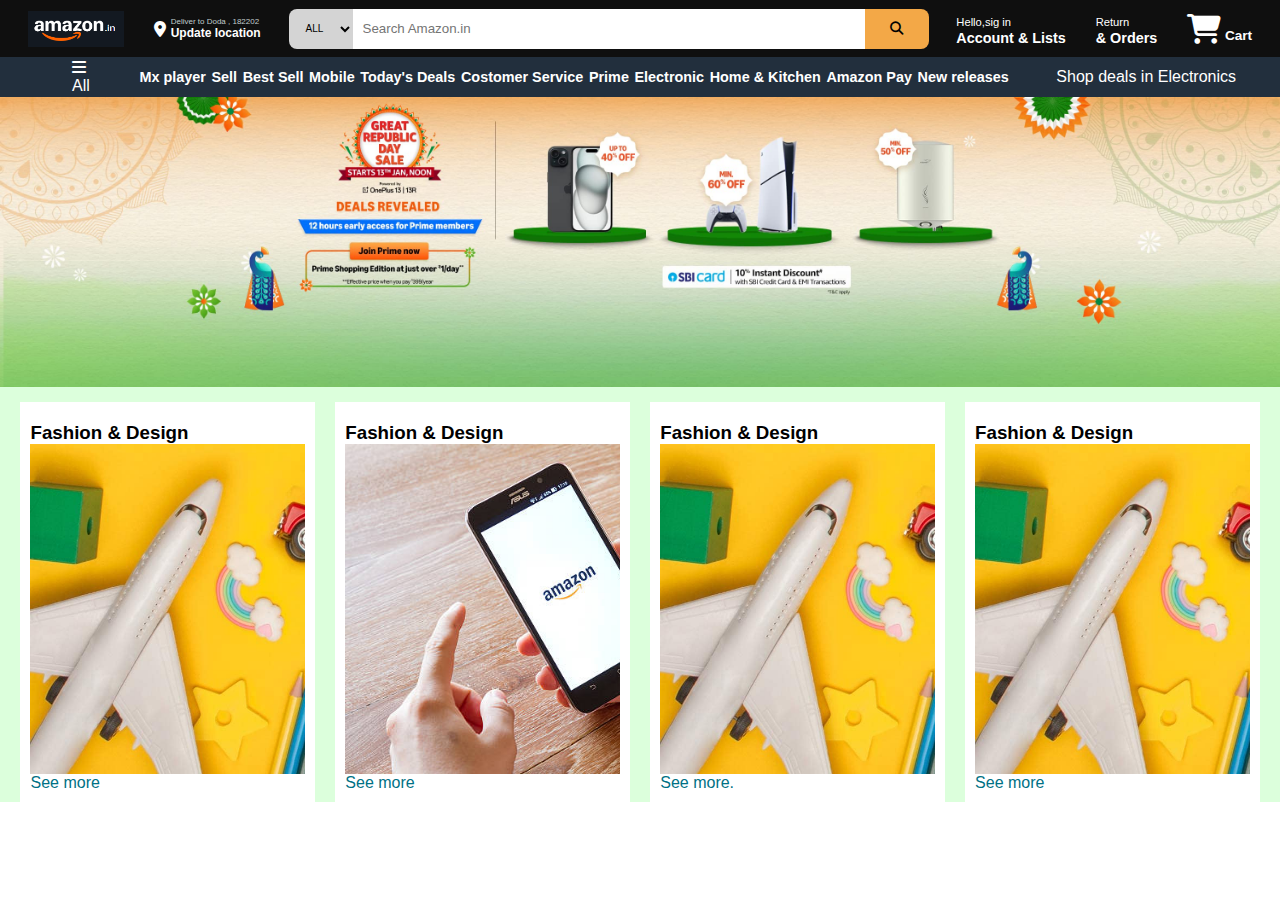
==== index.htm @ b95b5b4e "rename" ====
<!DOCTYPE html>
<html lang="en">
<head>
    <meta charset="UTF-8">
    <meta name="viewport" content="width=device-width, initial-scale=1.0">
    <title>Amazon</title>
    <link rel="stylesheet" href="https://cdnjs.cloudflare.com/ajax/libs/font-awesome/6.7.2/css/all.min.css" integrity="sha512-Evv84Mr4kqVGRNSgIGL/F/aIDqQb7xQ2vcrdIwxfjThSH8CSR7PBEakCr51Ck+w+/U6swU2Im1vVX0SVk9ABhg==" crossorigin="anonymous" referrerpolicy="no-referrer" />
    <link rel="stylesheet" href="style.css">
</head>
<body>
    <header>
     <nav class="navbar">
        <div class="logo border ">
            <img src="amazon_logo.png" alt="" >
        </div>
        <div class="address border">
            <i class="fa-solid fa-location-dot"></i>
            <div>
                <p class="p1">Deliver to Doda , 182202</p>
                <p class="p2">Update location</p>
            </div>
        </div>
        <div class="search">
            <select class="border">
                <option value="">ALL</option>
            </select>
           
                <input placeholder="Search Amazon.in" class="border">
            <button class="border">
                <i class="fa-solid fa-magnifying-glass "></i>
            </button>
        </div>
        <div class="nav-sigin border">
            <p><span>Hello,sig in</span></p>
            <p class="nav-second">Account & Lists</p>
        </div>
        <div class="nav-return border">
            <p><span class="return"> Return</span></p>
            <p class="nav-third">& Orders</p>
        </div>
        <div class="cart border">
            <i class="fa-solid fa-cart-shopping"></i>
            Cart
        </div>
     </div>
</header>
<div class="panal ">
    <div class="panal-all border">
        <i class="fa-solid fa-bars"></i>
        All
    </div>
    <div class="panel-item">
        <p class="border">Mx player</p>
        <p class="border">Sell</p>
        <p class="border">Best Sell</p>
        <p class="border">Mobile</p>
        <p class="border">Today's Deals</p>
        <p class="border">Costomer Service</p>
        <p class="border">Prime</p>
        <p class="border">Electronic</p>
        <p class="border">Home & Kitchen</p>
        <p class="border">Amazon Pay</p>
        <p class="border">New releases</p>
        </div>
    <div class="deal-item border">
        Shop deals in Electronics
    </div>
</div>
<div class="content"></div>


<!-- main body section -->
<div class="main-body">
    <div class="box">
       <div class="box-content">
        <h3>Fashion & Design</h3>
        <div class="box-img" style="background-image: url('box7_image.jpg');"></div>
        <p>See more</p>
        </div>
    </div>
    <div class="box">
        <div class="box-content">
            <h3>Fashion & Design</h3>
            <div class="box-img" style="background-image: url('lone1.jpg');"></div>
            <p>See more</p>
            </div>
    </div>
    <div class="box">
        <div class="box-content">
            <h3>Fashion & Design</h3>
            <div class="box-img" style="background-image: url('box7_image.jpg');"></div>
            <p>See more.</p>
            </div>
    </div>
    <div class="box">
        <div class="box-content">
            <h3>Fashion & Design</h3>
            <div class="box-img" style="background-image: url('box7_image.jpg');"></div>
            <p>See more</p>
            </div>
    </div>
</div>
---- style.css ----
*{
    margin: 0px;
    padding: 0px;
    font-family: Arial;
    box-sizing:border-box;
    
}
.navbar{
    height: 57px;
    width: 100%;
    background-color: #0f0f0f;
    color: white;
    display: flex;
    align-items: center;
    justify-content: space-evenly;
   

}
.logo{
    height: 40px;
    width: 100px;   
    img{
        width: 100%;
        height: 100%;  
    }
}

.border{
    border: 2px solid transparent;
}
.border:hover{
    border: 2px solid white;
}
.add-first{
    color: #cccccc;
    margin-left: 15px;
}
.add-second{
    margin-left: 15px;
}
.address{
    display: flex;
    flex-direction: row;
    justify-content: center;
    align-items: center;
    gap:5px;
    .p1{
        color:#C0CCCC;
        font-size: 8px;
    }
    .p2{
        font-size: 12px; 
        font-weight: 600;
    }
}
.search{
    width:50% ;
    display: flex;
    flex-direction:row;
    justify-content: center;
    align-items: center;
   
    select{
        border-radius:8px 0 0 8px;
        height: 40px;
    width:10% ;
    background-color:#D4D4D4;
    text-align: center;
    font-size: 10px;
    border: none;

    }
    input{ 
        height: 40px;
        width:80%;
        border: none;
        outline: none;
        padding-left: 10px;
    }
    button{ 
        cursor: pointer;
        height: 40px;
    width:10%;
    background-color: #F3A847;
    border-radius:0 8px  8px 0;
    border:none;
    }
    button:hover{     
    background-color: #c7770e; 
    }
    input:hover{
            border: 2px solid orange;
    }
    }
    .nav-second{
        font-size: 0.9rem;
        font-weight: 700;

    }
    span{
        font-size: 0.7rem;
       
    }
    .return{
        font-size: 0.7rem;
    }
    .nav-third{
        font-size: 0.9rem;
        font-weight: 700;
    }
    .cart i{
        font-size: 30px;
    }
.cart{
    font-size: 0.85rem;
    font-weight: 700;
}
/** second navbar **/
.panal{
    height: 40px;
    background-color: #222f3d;
    display: flex;
    align-items: center;
    justify-content: space-evenly;
    color: white;
    padding-left: 28px;

}
.panal p{
    display: inline; 
    display: flex;
}
.panel-item{
    width: 70%;
    font-size: 0.9rem;
    font-weight: 750;
    display: flex;
    justify-content: space-evenly;
    align-items: center;
}

/**hero secation **/
.content{
    background-image:url(amazon.image.jpg);
    height: 290px;
    background-size: cover;
    

}
.panal-all{
    width: 20px;
    padding-right: 20px;
}
/**main body section  **/
.main-body{
    display: flex;
    justify-content: space-evenly;
    background-color: rgb(220, 255, 220);

}
.box{
    height: 400px;
   /** border: 2px solid black;**/
    width: 23%;
    background-color: white;
    padding: 20px 0px 15px; 
    margin-top: 15px;
}
.box-img{
    height: 330px;
    background-size: cover;
   
}
.box-content{
    margin-left: 10px;
    margin-right: 10px;
}
.box-content p{
    color: #007185;
}
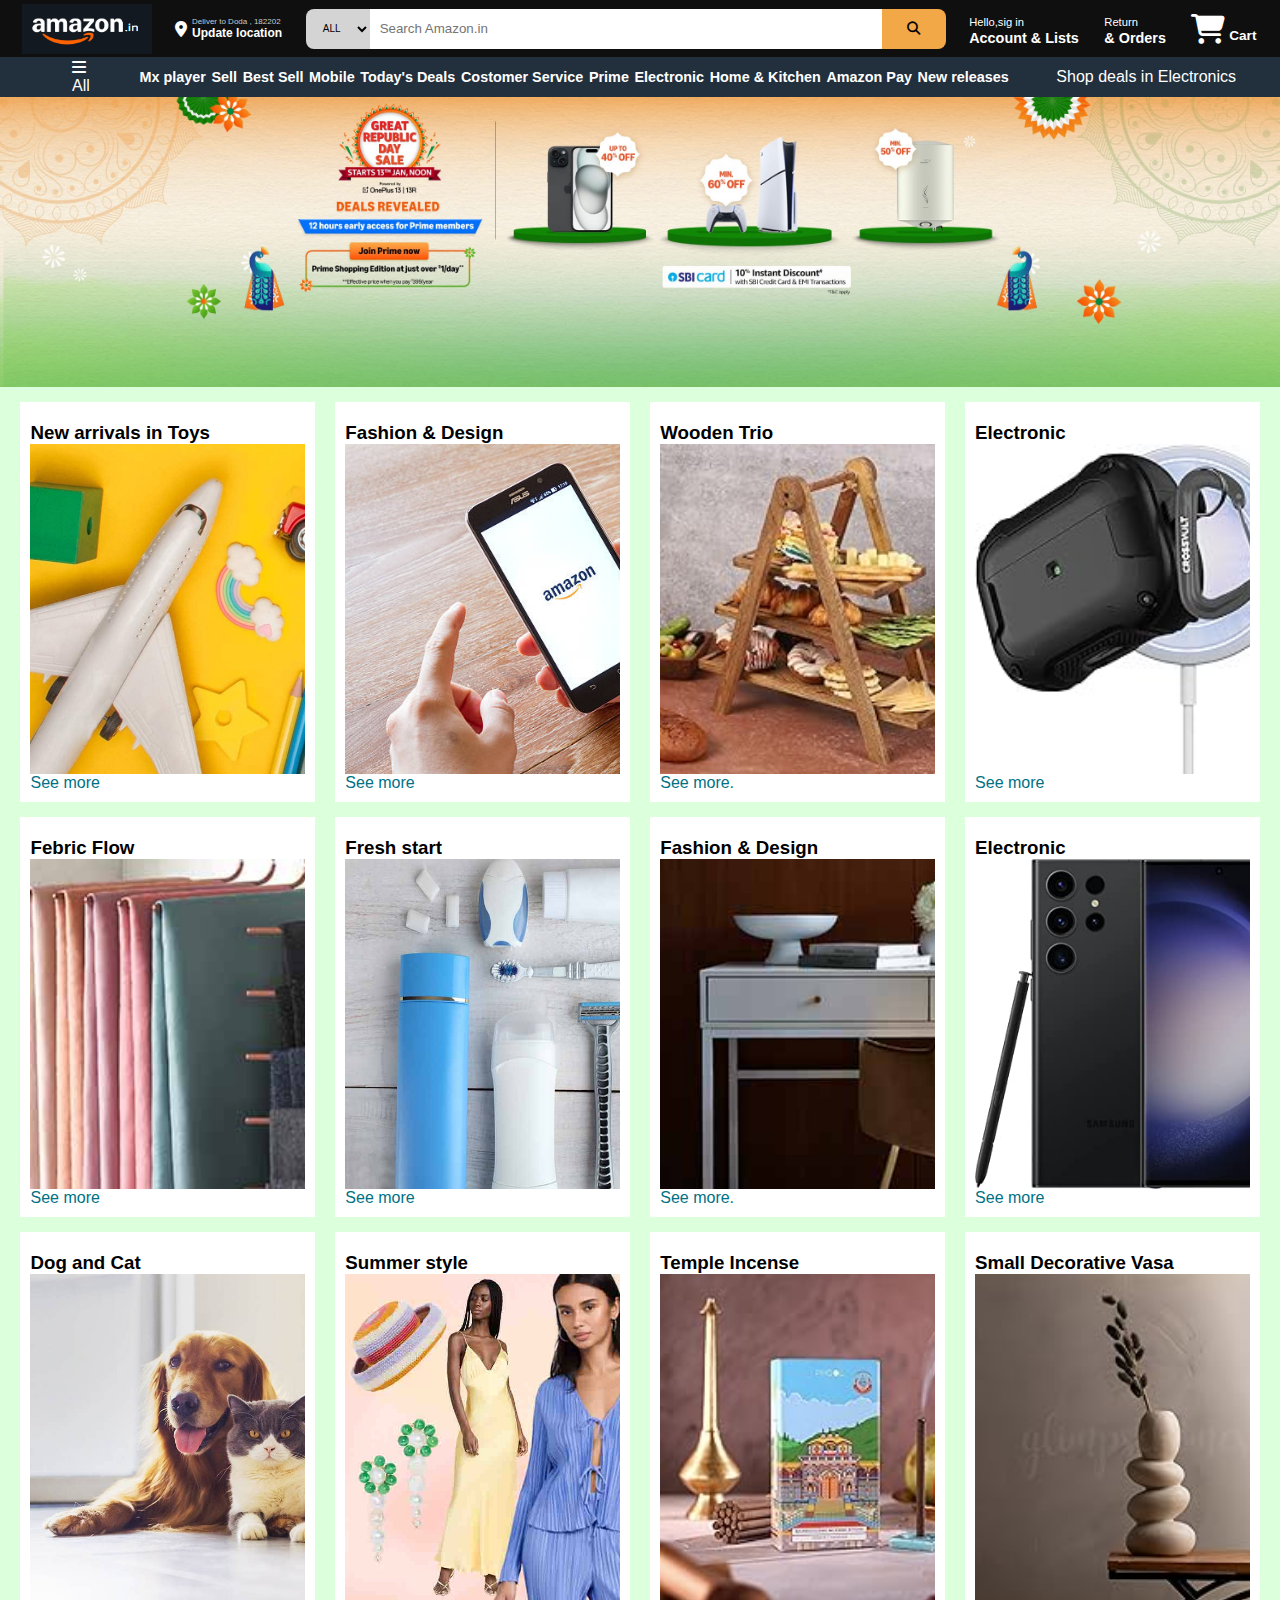
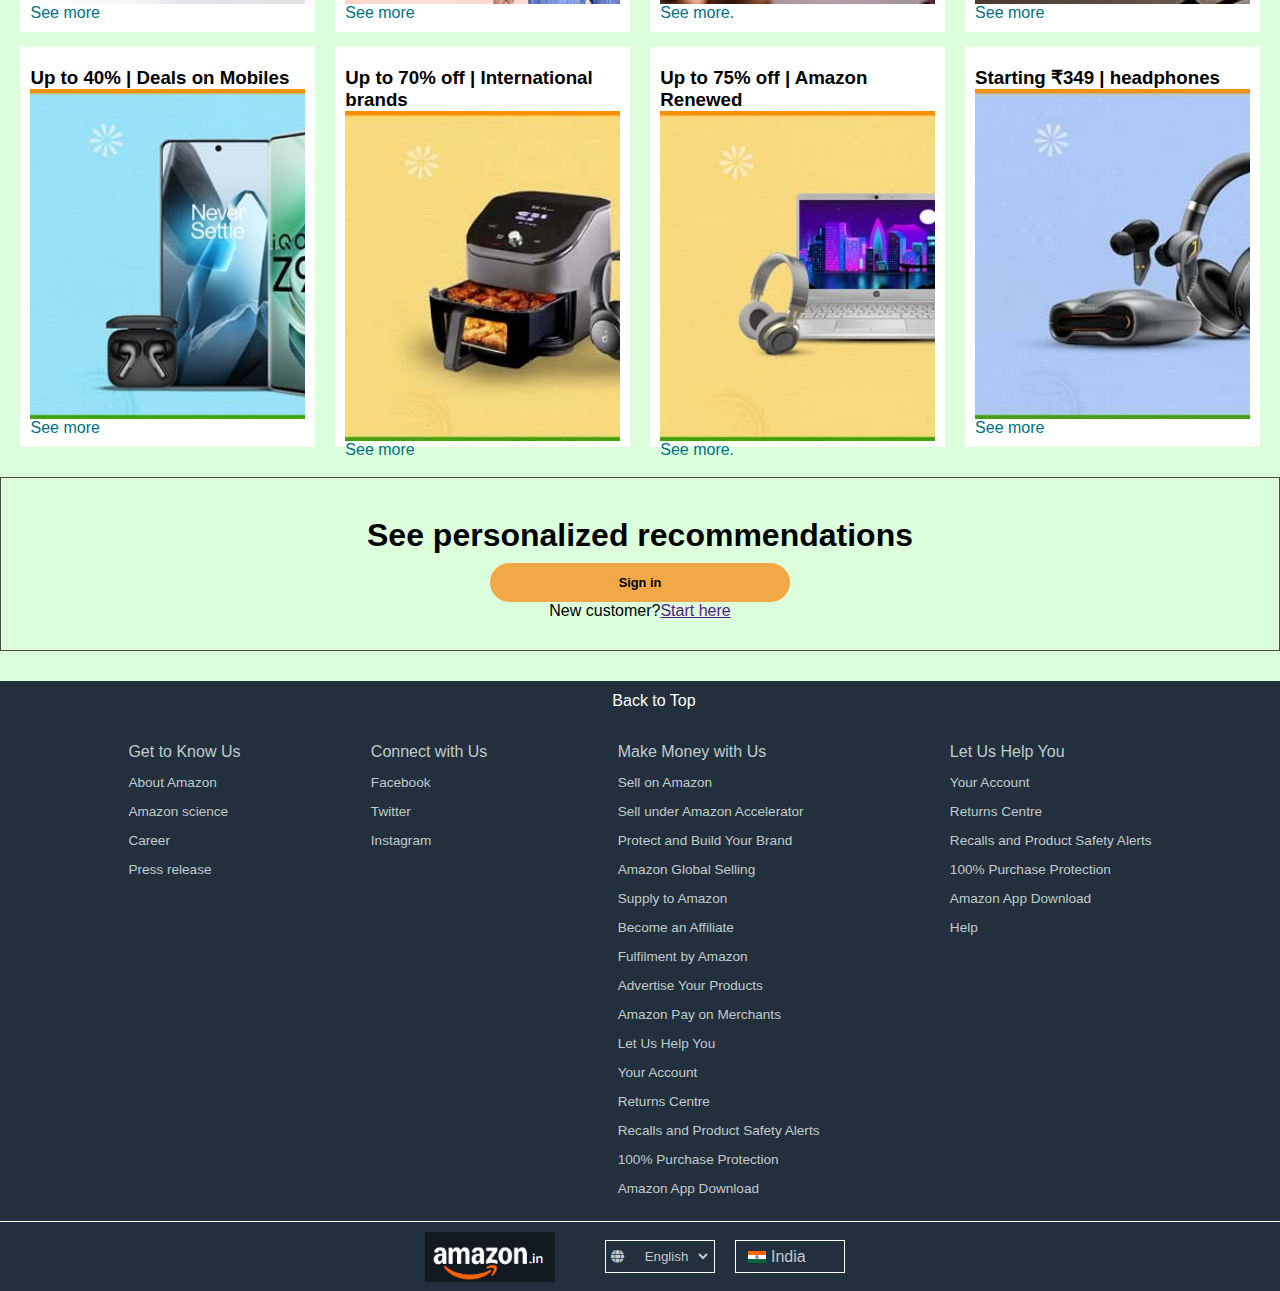
==== commit bdfb9acb: "Co-authored-by: Danishwer <dannywits2003@gmail.com>" ====
--- a/index.htm
+++ b/index.htm
@@ -73,7 +73,7 @@
 <div class="main-body">
     <div class="box">
        <div class="box-content">
-        <h3>Fashion & Design</h3>
+        <h3>New arrivals in Toys</h3>
         <div class="box-img" style="background-image: url('box7_image.jpg');"></div>
         <p>See more</p>
         </div>
@@ -87,16 +87,181 @@
     </div>
     <div class="box">
         <div class="box-content">
-            <h3>Fashion & Design</h3>
-            <div class="box-img" style="background-image: url('box7_image.jpg');"></div>
+            <h3>Wooden Trio</h3>
+            <div class="box-img" style="background-image: url('rashid2.jpg');"></div>
             <p>See more.</p>
             </div>
     </div>
     <div class="box">
         <div class="box-content">
-            <h3>Fashion & Design</h3>
-            <div class="box-img" style="background-image: url('box7_image.jpg');"></div>
+            <h3>Electronic</h3>
+            <div class="box-img" style="background-image: url('rashid9.jpg');"></div>
             <p>See more</p>
             </div>
     </div>
-</div>
+    <!--second section-->
+    <div class="box">
+        <div class="box-content">
+         <h3>Febric Flow</h3>
+         <div class="box-img" style="background-image: url('box1_image.jpg');"></div>
+         <p>See more</p>
+         </div>
+     </div>
+     <div class="box">
+         <div class="box-content">
+             <h3>Fresh start</h3>
+             <div class="box-img" style="background-image: url('box2_image (1).jpg');"></div>
+             <p>See more</p>
+             </div>
+     </div>
+     <div class="box">
+         <div class="box-content">
+             <h3>Fashion & Design</h3>
+             <div class="box-img" style="background-image: url('box3_image.jpg');"></div>
+             <p>See more.</p>
+             </div>
+     </div>
+     <div class="box">
+         <div class="box-content">
+             <h3>Electronic</h3>
+             <div class="box-img" style="background-image: url('box4_image.jpg');"></div>
+             <p>See more</p>
+             </div>
+     </div>
+     <!--third section-->
+     <div class="box">
+        <div class="box-content">
+         <h3>Dog and Cat</h3>
+         <div class="box-img" style="background-image: url('box6_image.jpg');"></div>
+         <p>See more</p>
+         </div>
+     </div>
+     <div class="box">
+         <div class="box-content">
+             <h3>Summer style</h3>
+             <div class="box-img" style="background-image: url('box8_image.jpg');"></div>
+              <p>See more</p>
+             </div>
+     </div>
+     <div class="box">
+         <div class="box-content">
+             <h3>Temple Incense</h3>
+             <div class="box-img" style="background-image: url('rashid3.jpg');"></div>
+             <p>See more.</p>
+             </div>
+     </div>
+     <div class="box">
+         <div class="box-content">
+             <h3>Small Decorative Vasa</h3>
+             <div class="box-img" style="background-image: url('rashid5.jpg');"></div>
+             <p>See more</p>
+             </div>
+     </div>         
+  
+  <!--// fourth section //-->
+  <div class="box">
+    <div class="box-content">
+     <h3>Up to 40% | Deals on Mobiles </h3>
+     <div class="box-img" style="background-image: url('offer1.jpg');"></div>
+     <p>See more</p>
+     </div>
+ </div>
+ <div class="box">
+     <div class="box-content">
+         <h3>Up to 70% off | International brands</h3>
+         <div class="box-img" style="background-image: url('offer2.jpg');"></div>
+          <p>See more</p>
+         </div>
+ </div>
+ <div class="box">
+     <div class="box-content">
+         <h3>Up to 75% off | Amazon Renewed</h3>
+         <div class="box-img" style="background-image: url('offer3.jpg');"></div>
+         <p>See more.</p>
+         </div>
+ </div>
+ <div class="box">
+     <div class="box-content">
+         <h3>Starting ₹349 | headphones</h3>
+         <div class="box-img" style="background-image: url('offer4.jpg');"></div>
+         <p>See more</p>
+         </div>
+ </div>      
+</div>
+<!--last content body section -->
+<div class="--last">
+    <div class="du">
+<h1>See personalized recommendations</h1>
+     <button>Sign in</button>
+    <p>New customer?<a href="">Start here</a></p>
+    </div>
+</div>
+<!--footer section-->
+<footer>
+    <div class="panal">Back to Top</div>
+     <div class="pt1">
+        <ul>
+            <p class="border">Get to Know Us</p>
+            <a class="border">About Amazon</a>
+            <a class="border">Amazon science</a>
+            <a class="border">Career</a>
+            <a class="border">Press release</a>
+               
+        </ul>
+        <ul>
+            <p class="border">Connect with Us</p>        
+            <a class="border">Facebook</a>
+            <a class="border">Twitter</a>
+            <a class="border">Instagram</a>
+        </ul>
+        <ul>
+            <p class="border">Make Money with Us</p>
+            <a class="border">Sell on Amazon</a>
+            <a class="border">Sell under Amazon Accelerator</a>
+            <a class="border">Protect and Build Your Brand</a>
+            <a class="border">Amazon Global Selling</a>
+            <a class="border">Supply to Amazon</a>
+            <a class="border">Become an Affiliate</a>
+            <a class="border">Fulfilment by Amazon</a>
+            <a class="border">Advertise Your Products</a>
+            <a class="border">Amazon Pay on Merchants</a>
+            <a class="border">Let Us Help You</a>
+            <a class="border">Your Account</a>
+            <a class="border">Returns Centre</a>
+            <a class="border">Recalls and Product Safety Alerts</a>
+            <a class="border">100% Purchase Protection</a>
+            <a class="border">Amazon App Download</a>
+        </ul>
+        <Ul>
+            <p class="border">Let Us Help You</p>
+            <a class="border">Your Account</a>
+            <a class="border">Returns Centre</a>
+            <a class="border">Recalls and Product Safety Alerts</a>
+            <a class="border">100% Purchase Protection</a>
+            <a class="border">Amazon App Download</a>
+            <a class="border">Help</a>
+           
+        </ul>
+     </div>
+</footer>
+<div class="foot-panal3">
+    <div class="logo"></div>
+    <div class="p11">
+    <i class="fa-solid fa-globe"></i>
+        <select>
+            <option>English</option>
+            <option value="">Hindi</option> 
+            <option value="">Urdu</option>
+            <option value="">Kashmari</option>
+            <option value="">Dogri</option>
+        </select>
+    </div>
+<!-- 3rd box -->
+ <div class="p12">
+    <img src="download.png" alt="" >
+    <p>India</p>
+ </div>
+
+</div>
+</body>
+</html>
--- a/style.css
+++ b/style.css
@@ -154,6 +154,7 @@
 /**main body section  **/
 .main-body{
     display: flex;
+    flex-wrap: wrap;
     justify-content: space-evenly;
     background-color: rgb(220, 255, 220);
 
@@ -179,3 +180,110 @@
     color: #007185;
 }
 
+.--last{
+    width: 100%;
+    background-color: white;
+    padding: 30px 0; 
+    background-color: #dcffdc;
+}
+ .--last .du{ 
+    display: flex;
+    align-items: center;
+    justify-content: center;
+    flex-direction: column;
+    border: 1px solid rgb(78, 74, 74);
+    padding: 30px 0; 
+}
+.--last .du h1{
+    margin-bottom: 9px;
+    margin-top: 9px;
+}
+.--last .du button{
+    font-size: 1vw;
+    font-weight: 600;
+    padding: 12px 60px;
+    background-color: #F3A847;
+    border: 0;
+    outline: none;
+    border-radius: 25px;
+    width: 300px;
+}
+
+.pt1{
+    background-color: #222f3d;
+    color: #C0CCCC;
+    height: 500px;
+    display: flex;
+    justify-content: space-evenly;
+}
+ul{
+    margin-top: 20px;
+}
+ul a{
+    display: block;
+    font-size: 0.85rem;
+    margin-top: 10px;
+}
+
+/** 2nd footer section**/
+
+.foot-panal3{
+    background-color: #222f3d;
+    color: white;
+    border-top: 0.5px solid white;
+    height: 70px;
+    display: flex;
+    justify-content: center;
+    align-items: center;
+}
+.logo{
+    background-image:url(amazon_logo.png) ;
+    background-size: cover;
+    height: 50px;
+    width: 130px;
+
+}
+.p11{
+    border: 1.5px solid  white;
+    margin-left: 50px;
+    background-color: #222f3d;
+    color: #C0CCCC;
+    height: 33px;
+    width: 110px;
+    display: flex;
+    align-items: center;
+
+
+}
+.p11 select{
+    background-color: #222f3d;
+    border: none;
+    color: #C0CCCC;
+    text-align: center;
+}
+.p11 i{
+    font-size: small;
+    margin-left: 5px;
+    margin-right: 10px;
+}
+.p12{
+    height: 33px;
+    width: 110px;
+    margin-left: 20px;
+    margin-right:10px ;
+    border: 1.5px solid white;
+    display: flex;
+    align-items: center;
+}
+.p12 img {
+    height: 12px;
+    width: 18px;
+    margin-left: 12px;
+}
+.p12 p{
+    margin-left: 5px;
+    margin-right: 5px;
+    color: #C0CCCC;
+}
+
+
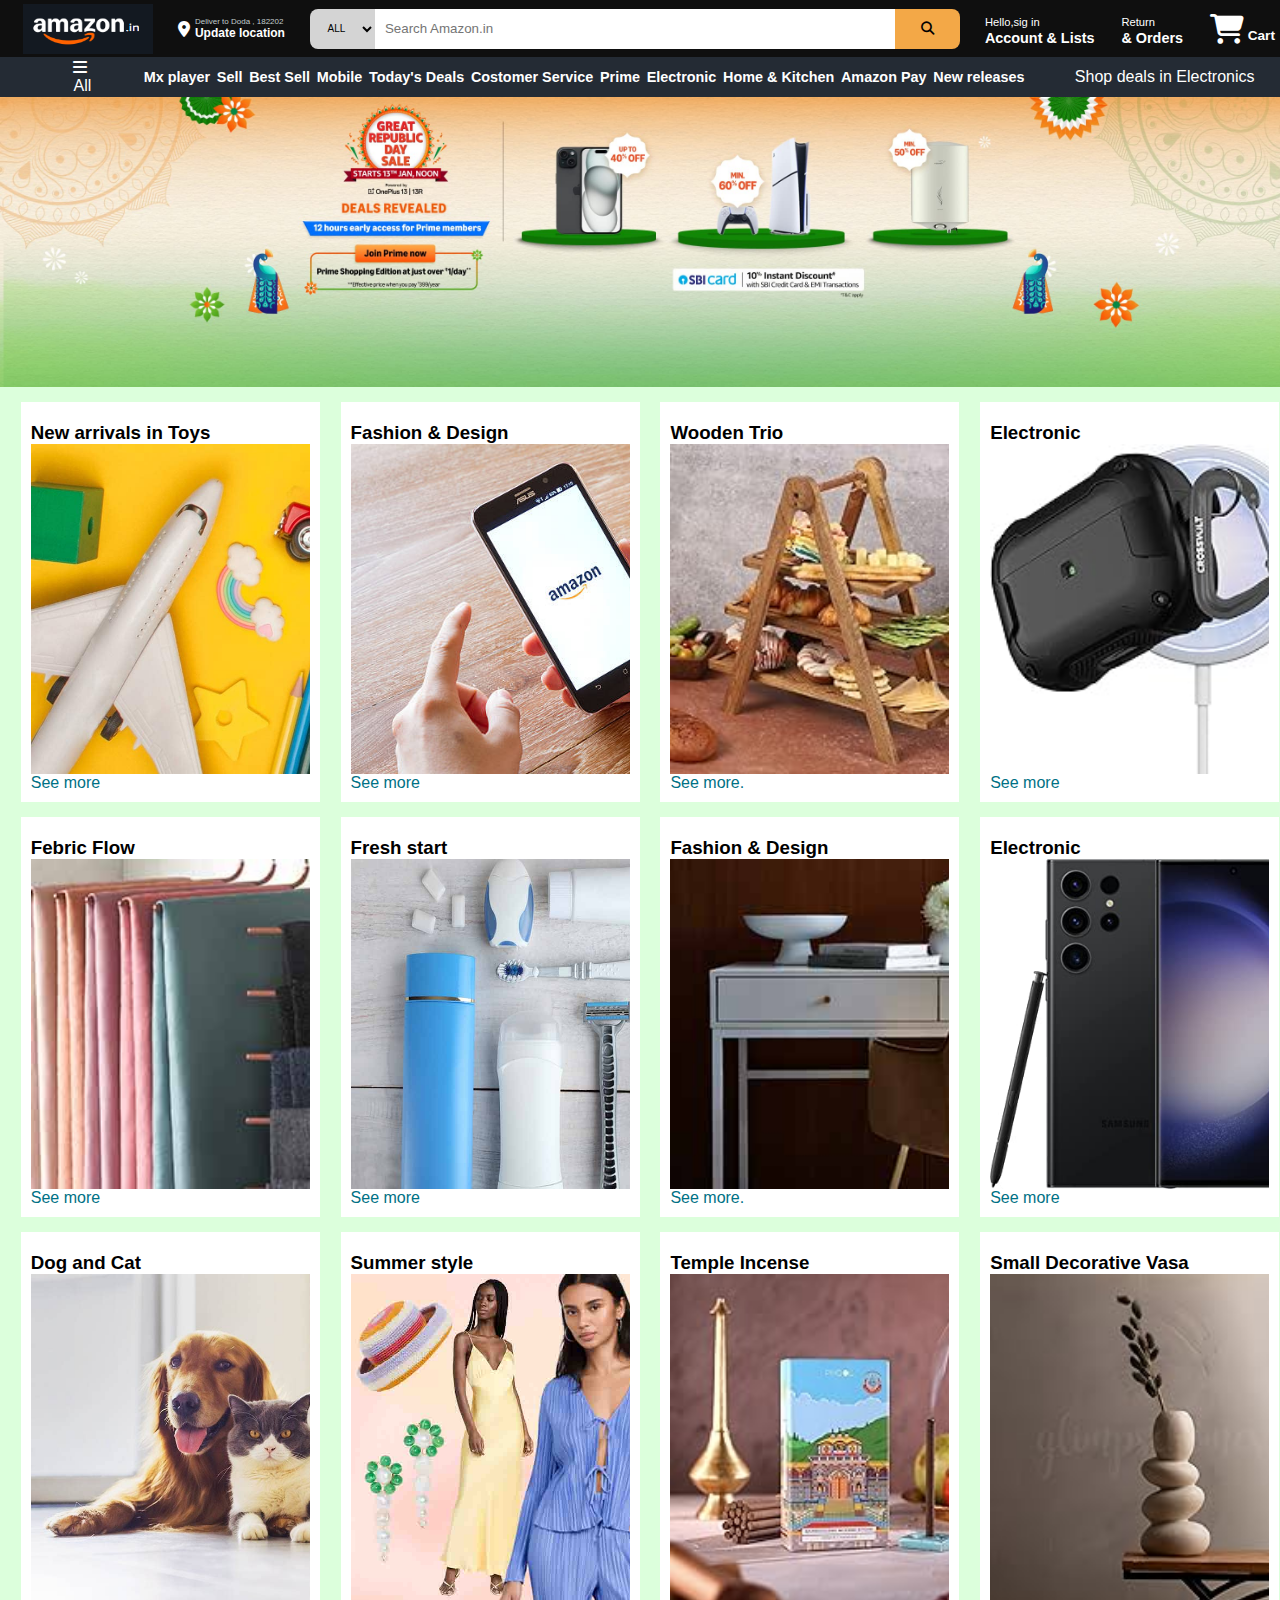
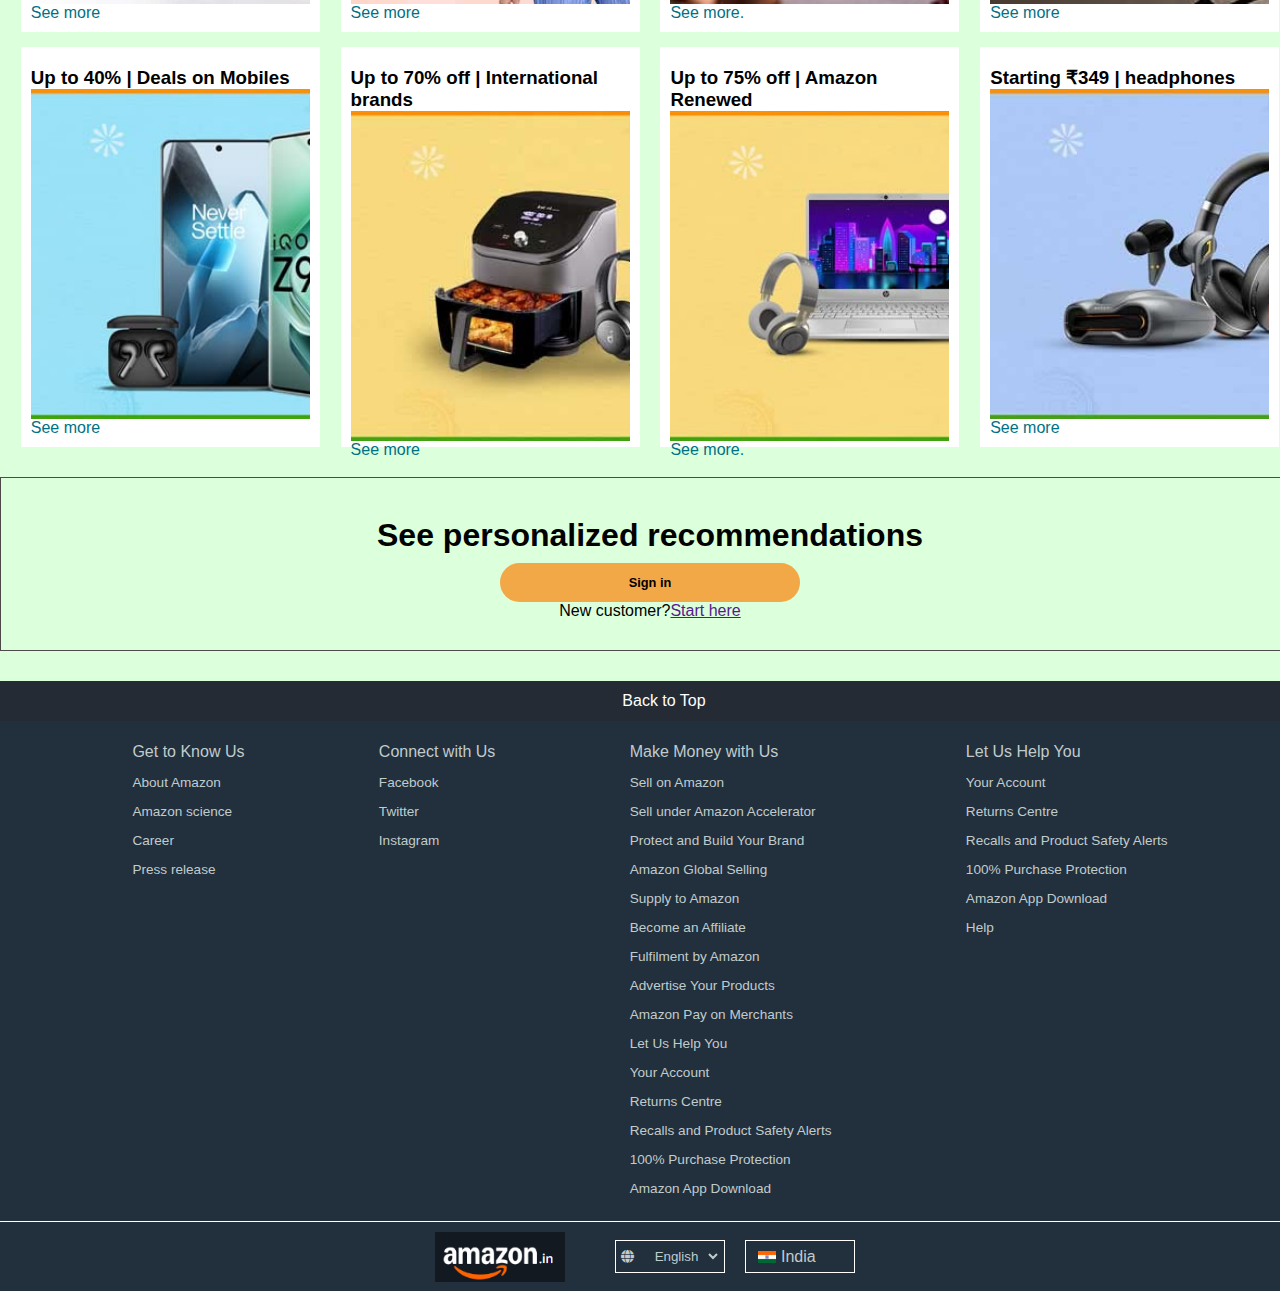
==== commit b5be37b7: "added sasta mobile support" ====
--- a/index.htm
+++ b/index.htm
@@ -262,6 +262,12 @@
     <p>India</p>
  </div>
 
+ <script>
+    
+   //  if(window.outerWidth<600){
+   //     location.replace(location.origin+"/indexmob.html");
+   // }
+ </script>
 </div>
 </body>
 </html>
--- a/style.css
+++ b/style.css
@@ -4,6 +4,10 @@
     font-family: Arial;
     box-sizing:border-box;
     
+}
+body{
+    overflow-x:scroll;
+    min-width:1300px;
 }
 .navbar{
     height: 57px;
@@ -118,7 +122,7 @@
 /** second navbar **/
 .panal{
     height: 40px;
-    background-color: #222f3d;
+    background-color: #242b34;
     display: flex;
     align-items: center;
     justify-content: space-evenly;
